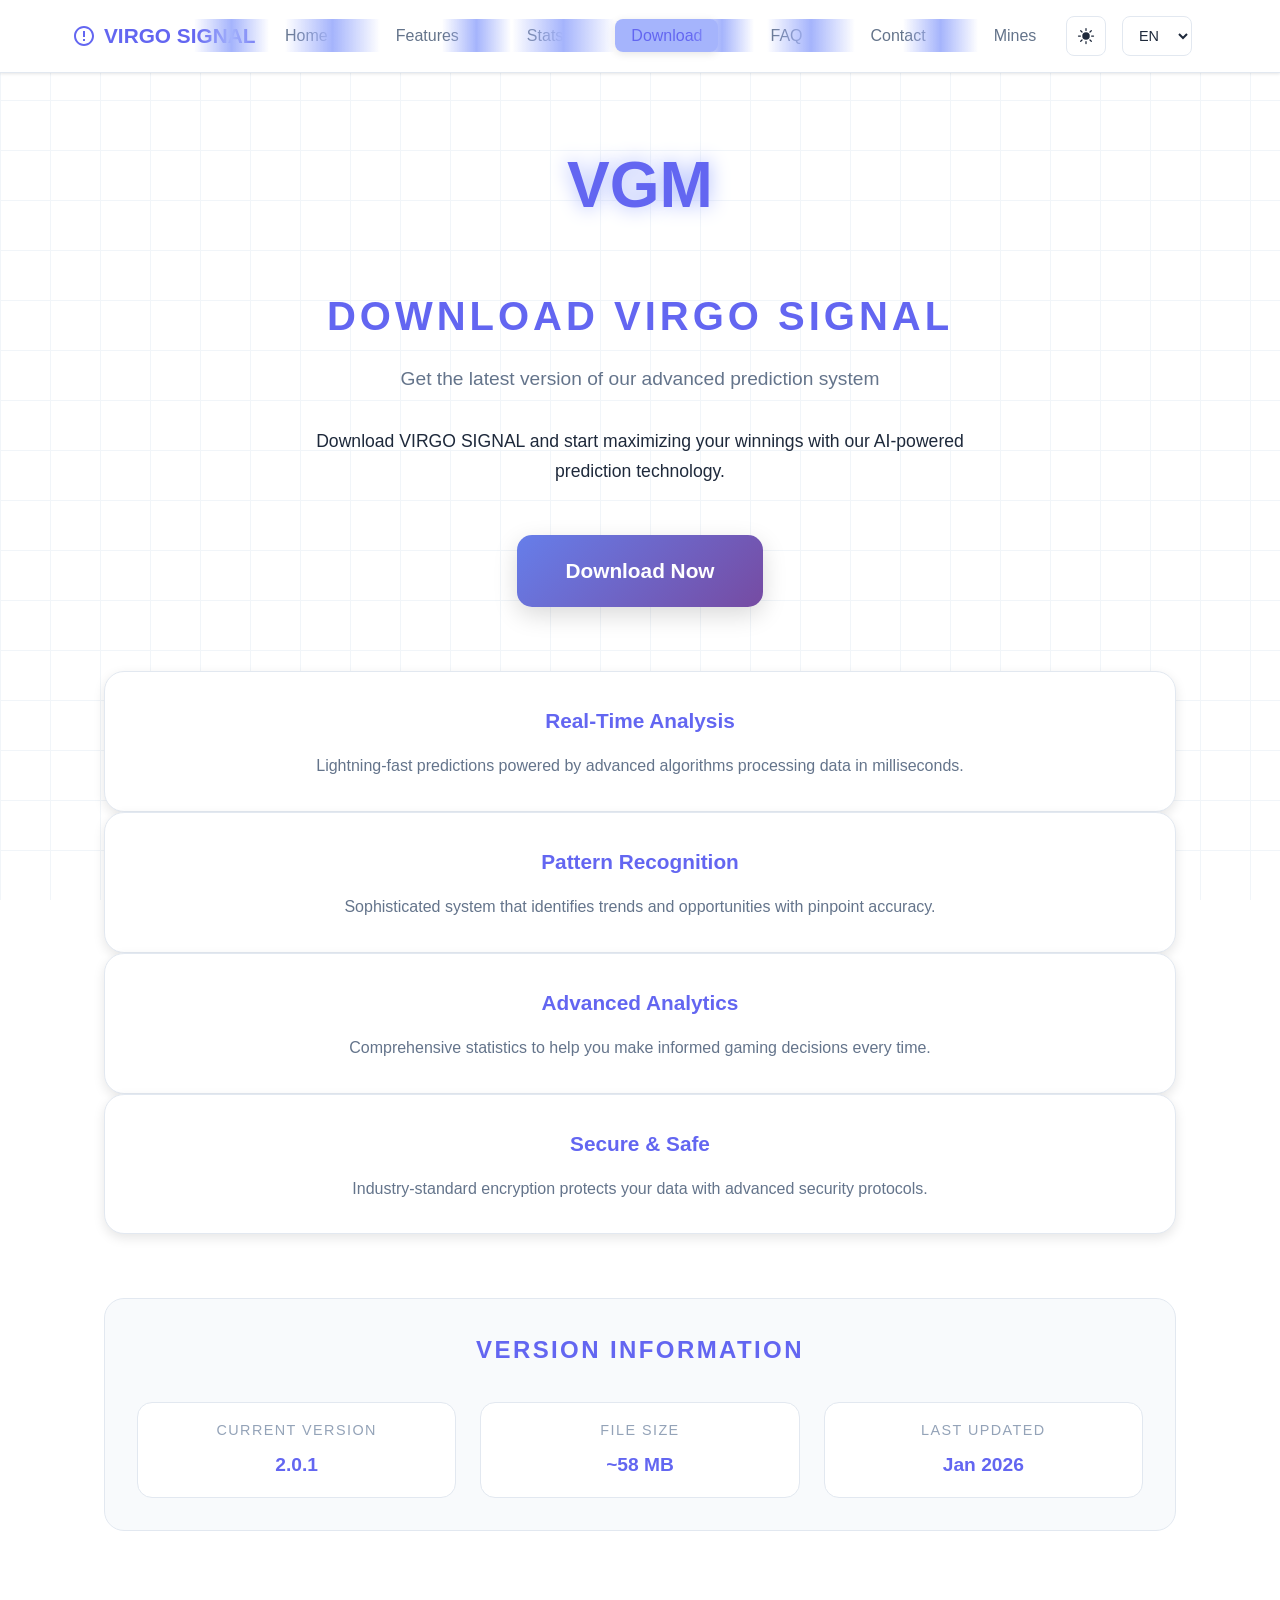
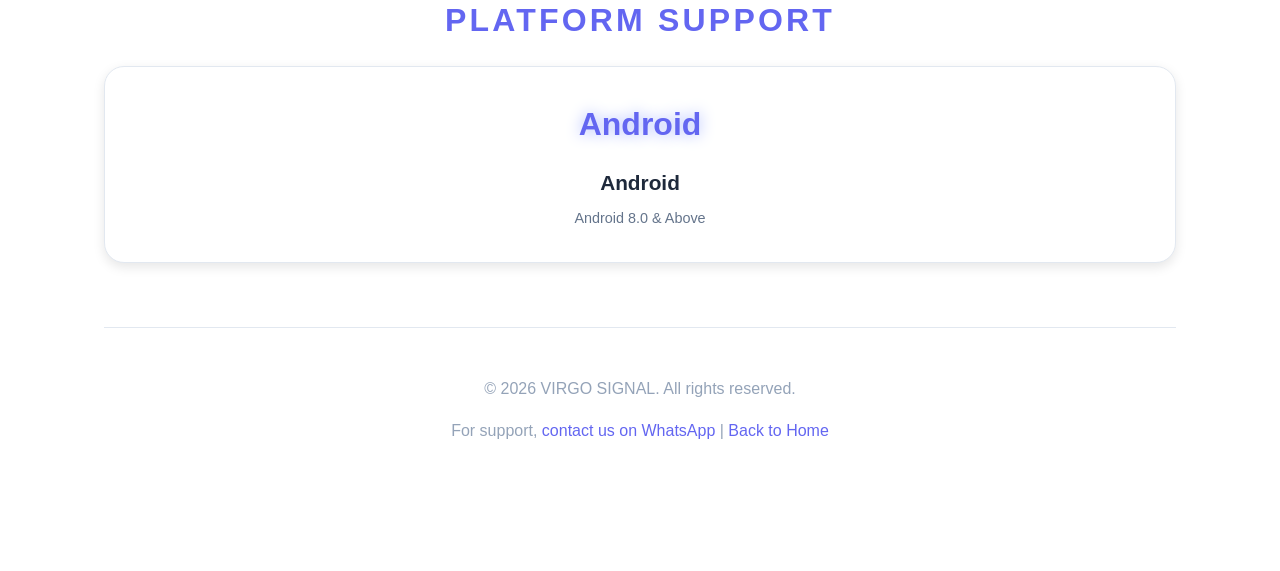
==== download.html @ 896005d7 "sec" ====
<!DOCTYPE html>
<html lang="en">
<head>
    <meta charset="UTF-8">
    <meta name="viewport" content="width=device-width, initial-scale=1.0">
    <title>Download VIRGO SIGNAL - Advanced Minesweeper Predictor</title>
    <link rel="stylesheet" href="style.css">
</head>
</head>
<body>
    <div class="background"></div>
    <div class="grid-overlay"></div>

    <!-- Navigation Bar -->
    <nav class="navbar">
        <div class="nav-container">
            <div class="nav-brand">
                <a href="index.html">
                    <svg style="width: 24px; height: 24px; fill: var(--primary);" viewBox="0 0 24 24">
                        <path d="M12 2C6.48 2 2 6.48 2 12s4.48 10 10 10 10-4.48 10-10S17.52 2 12 2zm0 18c-4.41 0-8-3.59-8-8s3.59-8 8-8 8 3.59 8 8-3.59 8-8 8zm-1-13h2v6h-2zm0 8h2v2h-2z"/>
                    </svg>
                    VIRGO SIGNAL
                </a>
            </div>
            <ul class="nav-menu">
                <li><a href="index.html#home" class="nav-link">Home</a></li>
                <li><a href="index.html#features" class="nav-link">Features</a></li>
                <li><a href="index.html#stats" class="nav-link">Stats</a></li>
                <li><a href="download.html" class="nav-link active">Download</a></li>
                <li><a href="index.html#faq" class="nav-link">FAQ</a></li>
                <li><a href="index.html#contact" class="nav-link">Contact</a></li>
                <li><a href="https://web-seven-gold-37.vercel.app" class="nav-link">Mines</a></li>
            </ul>
            <div class="nav-controls">
                <button id="theme-toggle" class="control-btn" title="Toggle Theme">
                    <svg class="sun-icon" viewBox="0 0 24 24" width="20" height="20">
                        <path d="M12 2.25a.75.75 0 01.75.75v2.25a.75.75 0 01-1.5 0V3a.75.75 0 01.75-.75zM7.5 12a4.5 4.5 0 119 0 4.5 4.5 0 01-9 0zM18.894 6.166a.75.75 0 00-1.06-1.06l-1.591 1.59a.75.75 0 101.06 1.061l1.591-1.59zM21.75 12a.75.75 0 01-.75.75h-2.25a.75.75 0 010-1.5H21a.75.75 0 01.75.75zM17.834 18.894a.75.75 0 001.06-1.06l-1.59-1.591a.75.75 0 10-1.061 1.06l1.59 1.591zM12 18a.75.75 0 01.75.75V21a.75.75 0 01-1.5 0v-2.25A.75.75 0 0112 18zM7.758 17.303a.75.75 0 00-1.061-1.06l-1.591 1.59a.75.75 0 001.06 1.061l1.591-1.59zM6 12a.75.75 0 01-.75.75H3a.75.75 0 010-1.5h2.25A.75.75 0 016 12zM6.697 7.757a.75.75 0 001.06-1.06l-1.59-1.591a.75.75 0 00-1.061 1.06l1.59 1.591z"/>
                    </svg>
                    <svg class="moon-icon" viewBox="0 0 24 24" width="20" height="20" style="display: none;">
                        <path d="M17.293 13.293A8 8 0 016.707 2.707a8.001 8.001 0 1010.586 10.586z"/>
                    </svg>
                </button>
                <select id="language-select" class="control-btn">
                    <option value="en">EN</option>
                    <option value="fr">FR</option>
                    <option value="sw">SW</option>
                </select>
            </div>
            <div class="hamburger">
                <span></span>
                <span></span>
                <span></span>
            </div>
        </div>
    </nav>

    <div class="container">
        <div class="download-container">
            <!-- Logo Section -->
            <div class="logo-section">
                <div class="logo-icon">VGM</div>
            </div>

            <!-- Title & Subtitle -->
            <h1>VIRGO SIGNAL</h1>
            <p class="subtitle">Advanced 1Win Mines Predictor</p>
            <p class="description">
                Experience the power of AI-driven predictions with our cutting-edge minesweeper analysis tool. 
                Get real-time insights and boost your gaming strategy.
            </p>

            <!-- Download Button -->
            <button class="download-btn" onclick="handleDownload()">
                <svg viewBox="0 0 24 24">
                    <path d="M19 9h-4V3H9v6H5l7 7 7-7zM5 18v2h14v-2H5z" fill="currentColor"/>
                </svg>
                Download Now
            </button>

            <!-- Features Section -->
            <div class="features-section">
                <div class="feature-card">
                    <h3>Real-Time Analysis</h3>
                    <p>Lightning-fast predictions powered by advanced algorithms processing data in milliseconds.</p>
                </div>
                <div class="feature-card">
                    <h3>Pattern Recognition</h3>
                    <p>Sophisticated system that identifies trends and opportunities with pinpoint accuracy.</p>
                </div>
                <div class="feature-card">
                    <h3>Advanced Analytics</h3>
                    <p>Comprehensive statistics to help you make informed gaming decisions every time.</p>
                </div>
                <div class="feature-card">
                    <h3>Secure & Safe</h3>
                    <p>Industry-standard encryption protects your data with advanced security protocols.</p>
                </div>
            </div>

            <!-- Version Info Section -->
            <div class="version-info">
                <h3>Version Information</h3>
                <div class="version-details">
                    <div class="version-detail">
                        <div class="version-detail-label">Current Version</div>
                        <div class="version-detail-value">2.0.1</div>
                    </div>
                    <div class="version-detail">
                        <div class="version-detail-label">File Size</div>
                        <div class="version-detail-value">~58 MB</div>
                    </div>
                    <div class="version-detail">
                        <div class="version-detail-label">Last Updated</div>
                        <div class="version-detail-value">Jan 2026</div>
                    </div>
                </div>
            </div>

            <!-- Platform Support -->
            <div class="platform-section">
                <h2 style="color: var(--primary); margin-bottom: 20px; text-align: center;">Supported Platforms</h2>
                <div class="platform-grid">
                    <!-- <div class="platform-card">
                        <div class="platform-icon">Windows</div>
                        <div class="platform-name">Windows</div>
                        <div class="platform-version">Windows 10 & Above</div>
                    </div>
                    <div class="platform-card">
                        <div class="platform-icon">macOS</div>
                        <div class="platform-name">macOS</div>
                        <div class="platform-version">macOS 12 & Above</div>
                    </div> -->
                    <div class="platform-card">
                        <div class="platform-icon">Android</div>
                        <div class="platform-name">Android</div>
                        <div class="platform-version">Android 8.0 & Above</div>
                    </div>
                </div>
            </div>

            <!-- Warning Box -->
            <!-- <div class="warning-box">
                <p>
                    <span class="warning-icon">WARNING</span>
                    <strong>Important:</strong> This application is for entertainment and educational purposes only. 
                    Always gamble responsibly and within your means.
                </p>
            </div> -->

            <!-- Footer -->
            <div class="footer">
                <p>© 2026 VIRGO SIGNAL. All rights reserved.</p>
                <p>
                    For support, <a href="https://wa.me/255618587348?text=Hello%20VIRGO%20SIGNAL%20Support" target="_blank">contact us on WhatsApp</a> | 
                    <a href="index.html">Back to Home</a>
                </p>
            </div>
        </div>
    </div>

    <script>
        // Handle download button click
        function handleDownload() {
            const downloadBtn = document.querySelector('.download-btn');
            
            // Show loading state
            downloadBtn.innerHTML = '<svg viewBox="0 0 24 24" style="animation: spin 1s linear infinite;"><path d="M12 2C6.48 2 2 6.48 2 12s4.48 10 10 10 10-4.48 10-10S17.52 2 12 2zm0 18c-4.41 0-8-3.59-8-8s3.59-8 8-8 8 3.59 8 8-3.59 8-8 8z" fill="currentColor"/></svg> Processing...';
            downloadBtn.style.pointerEvents = 'none';
            downloadBtn.style.opacity = '0.8';

            // Simulate download processing and redirect to thank you page
            setTimeout(() => {
                window.location.href = 'thanks.html';
            }, 1500);
        }

        // Mobile menu toggle
        const hamburger = document.querySelector('.hamburger');
        const navMenu = document.querySelector('.nav-menu');

        if (hamburger) {
            hamburger.addEventListener('click', function() {
                navMenu.classList.toggle('active');
                hamburger.classList.toggle('active');
            });
        }

        // Add spin animation
        const style = document.createElement('style');
        style.textContent = `
            @keyframes spin {
                to { transform: rotate(360deg); }
            }
        `;
        document.head.appendChild(style);

        // Theme Toggle Functionality
        const themeToggle = document.getElementById('theme-toggle');
        const sunIcon = themeToggle.querySelector('.sun-icon');
        const moonIcon = themeToggle.querySelector('.moon-icon');
        const body = document.body;

        // Check for saved theme preference or default to light mode
        const currentTheme = localStorage.getItem('theme') || 'light';
        if (currentTheme === 'dark') {
            body.classList.add('dark-theme');
            sunIcon.style.display = 'none';
            moonIcon.style.display = 'block';
        }

        themeToggle.addEventListener('click', () => {
            body.classList.toggle('dark-theme');
            const isDark = body.classList.contains('dark-theme');

            if (isDark) {
                sunIcon.style.display = 'none';
                moonIcon.style.display = 'block';
                localStorage.setItem('theme', 'dark');
            } else {
                sunIcon.style.display = 'block';
                moonIcon.style.display = 'none';
                localStorage.setItem('theme', 'light');
            }
        });

        // Language Translation Functionality
        const languageSelect = document.getElementById('language-select');
        const currentLang = localStorage.getItem('language') || 'en';
        languageSelect.value = currentLang;

        // Translation dictionary for download page
        const downloadTranslations = {
            en: {
                home: "Home",
                features: "Features",
                stats: "Stats",
                download: "Download",
                faq: "FAQ",
                contact: "Contact",
                "download-title": "Download VIRGO SIGNAL",
                "download-subtitle": "Get the latest version of our advanced prediction system",
                "download-description": "Download VIRGO SIGNAL and start maximizing your winnings with our AI-powered prediction technology.",
                "download-btn": "Download Now",
                "features-title": "Key Features",
                "version-title": "Version Information",
                "platform-title": "Platform Support"
            },
        }
        function translateDownloadPage(lang) {
            // Translate navigation
            document.querySelectorAll('.nav-link').forEach(link => {
                const key = link.textContent.toLowerCase();
                if (downloadTranslations[lang] && downloadTranslations[lang][key]) {
                    link.textContent = downloadTranslations[lang][key];
                }
            });

            // Translate specific elements
            const elementsToTranslate = [
                { selector: 'h1', key: 'download-title' },
                { selector: '.subtitle', key: 'download-subtitle' },
                { selector: '.description', key: 'download-description' },
                { selector: '.download-btn', key: 'download-btn' },
                { selector: '.features-section h2', key: 'features-title' },
                { selector: '.version-info h3', key: 'version-title' },
                { selector: '.platform-section h2', key: 'platform-title' }
            ];

            elementsToTranslate.forEach(({ selector, key }) => {
                const element = document.querySelector(selector);
                if (element && downloadTranslations[lang] && downloadTranslations[lang][key]) {
                    element.textContent = downloadTranslations[lang][key];
                }
            });

            localStorage.setItem('language', lang);
        }

        languageSelect.addEventListener('change', (e) => {
            translateDownloadPage(e.target.value);
        });

        // Initialize translation
        translateDownloadPage(currentLang);
    </script>
</body>
</html>
---- style.css ----
:root {
            --primary: #6366f1;
            --primary-dark: #4f46e5;
            --primary-light: #a5b4fc;
            --secondary: #f59e0b;
            --secondary-dark: #d97706;
            --accent: #10b981;
            --accent-dark: #059669;
            --background: #ffffff;
            --background-secondary: #f8fafc;
            --background-tertiary: #f1f5f9;
            --text-primary: #1e293b;
            --text-secondary: #64748b;
            --text-muted: #94a3b8;
            --border: #e2e8f0;
            --border-light: #f1f5f9;
            --shadow: rgba(0, 0, 0, 0.1);
            --shadow-lg: rgba(0, 0, 0, 0.15);
            --gradient: linear-gradient(135deg, #667eea 0%, #764ba2 100%);
            --gradient-hover: linear-gradient(135deg, #5a67d8 0%, #6b46c1 100%);
        }

        /* Dark Theme Variables */
        body.dark-theme {
            --primary: #818cf8;
            --primary-dark: #6366f1;
            --primary-light: #c7d2fe;
            --secondary: #fbbf24;
            --secondary-dark: #f59e0b;
            --accent: #34d399;
            --accent-dark: #10b981;
            --background: #0f172a;
            --background-secondary: #1e293b;
            --background-tertiary: #334155;
            --text-primary: #f8fafc;
            --text-secondary: #cbd5e1;
            --text-muted: #94a3b8;
            --border: #334155;
            --border-light: #1e293b;
            --shadow: rgba(0, 0, 0, 0.3);
            --shadow-lg: rgba(0, 0, 0, 0.4);
        }

        * {
            margin: 0;
            padding: 0;
            box-sizing: border-box;
        }

        body {
            font-family: 'Inter', -apple-system, BlinkMacSystemFont, 'Segoe UI', Roboto, sans-serif;
            background: var(--background);
            color: var(--text-primary);
            line-height: 1.6;
            font-size: 16px;
            overflow-x: hidden;
            position: relative;
            margin-top: 70px;
            -webkit-font-smoothing: antialiased;
            -moz-osx-font-smoothing: grayscale;
        }

        /* Custom background pattern */
        body::before {
            content: '';
            position: fixed;
            top: 0;
            left: 0;
            width: 100%;
            height: 100%;
            background-image:
                radial-gradient(circle at 25% 25%, rgba(99, 102, 241, 0.03) 0%, transparent 50%),
                radial-gradient(circle at 75% 75%, rgba(245, 158, 11, 0.03) 0%, transparent 50%),
                radial-gradient(circle at 50% 50%, rgba(16, 185, 129, 0.02) 0%, transparent 50%);
            pointer-events: none;
            z-index: -1;
        }

        /* Navigation Bar */
        .navbar {
            position: fixed;
            top: 0;
            left: 0;
            right: 0;
            background: rgba(255, 255, 255, 0.95);
            border-bottom: 1px solid var(--border);
            z-index: 100;
            backdrop-filter: blur(12px);
            box-shadow: 0 1px 3px var(--shadow);
            transition: all 0.3s ease;
        }

        body.dark-theme .navbar {
            background: rgba(15, 23, 42, 0.95);
        }

        @keyframes slideDown {
            from {
                transform: translateY(-100%);
                opacity: 0;
            }
            to {
                transform: translateY(0);
                opacity: 1;
            }
        }

        .nav-container {
            max-width: 1200px;
            margin: 0 auto;
            padding: 1rem 2rem;
            display: flex;
            justify-content: space-between;
            align-items: center;
        }

        .nav-controls {
            display: flex;
            align-items: center;
            gap: 1rem;
            margin-right: 1rem;
        }

        .control-btn {
            background: var(--background);
            border: 1px solid var(--border);
            border-radius: 8px;
            padding: 0.5rem;
            cursor: pointer;
            transition: all 0.2s ease;
            color: var(--text-primary);
            display: flex;
            align-items: center;
            justify-content: center;
            min-width: 40px;
            height: 40px;
        }

        .control-btn:hover {
            background: var(--background-secondary);
            border-color: var(--primary);
        }

        .control-btn svg {
            fill: var(--text-primary);
            transition: fill 0.2s ease;
        }

        .control-btn:hover svg {
            fill: var(--primary);
        }

        #language-select {
            padding: 0.5rem 0.75rem;
            font-size: 0.9rem;
            font-weight: 500;
            background: var(--background);
            border: 1px solid var(--border);
            border-radius: 8px;
            color: var(--text-primary);
            cursor: pointer;
            transition: all 0.2s ease;
            min-width: auto;
            width: auto;
        }

        #language-select:hover {
            border-color: var(--primary);
            background: var(--background-secondary);
        }

        #language-select:focus {
            outline: none;
            border-color: var(--primary);
            box-shadow: 0 0 0 2px var(--primary-light);
        }

        .nav-brand a {
            color: var(--primary);
            text-decoration: none;
            font-weight: bold;
            font-size: 1.3rem;
            display: flex;
            align-items: center;
            gap: 8px;
            transition: all 0.3s ease;
        }

        .nav-brand a:hover {
            transform: scale(1.05);
        }

        .nav-menu {
            display: flex;
            list-style: none;
            gap: 2rem;
        }

        .nav-link {
            color: var(--text-secondary);
            text-decoration: none;
            transition: all 0.4s cubic-bezier(0.4, 0, 0.2, 1);
            position: relative;
            font-weight: 500;
            padding: 8px 16px;
            border-radius: 8px;
            margin: 0 2px;
            position: relative;
            overflow: hidden;
        }

        .nav-link::before {
            content: '';
            position: absolute;
            top: 0;
            left: -100%;
            width: 100%;
            height: 100%;
            background: linear-gradient(90deg, transparent, var(--primary-light), transparent);
            transition: left 0.5s ease;
        }

        .nav-link:hover {
            color: var(--primary);
            transform: translateY(-2px);
            background: var(--primary-light);
            box-shadow: 0 4px 12px var(--shadow);
        }

        .nav-link:hover::before {
            left: 100%;
        }

        .nav-link.active {
            color: var(--primary);
            background: var(--primary-light);
            box-shadow: 0 2px 8px var(--shadow);
        }

        .nav-link:active {
            transform: translateY(0) scale(0.98);
            transition: all 0.1s ease;
        }

        .hamburger {
            display: none;
            flex-direction: column;
            cursor: pointer;
        }

        .hamburger span {
            width: 25px;
            height: 3px;
            background-color: var(--text-primary);
            margin: 5px 0;
            transition: all 0.3s ease;
        }

        .hamburger.active span:nth-child(1) {
            transform: rotate(-45deg) translate(-5px, 6px);
        }

        .hamburger.active span:nth-child(2) {
            opacity: 0;
        }

        .hamburger.active span:nth-child(3) {
            transform: rotate(45deg) translate(-5px, -6px);
        }

        @media (max-width: 768px) {
            body {
                margin-top: 60px;
                font-size: 16px;
            }

            .container {
                padding: 1rem;
            }

            .nav-container {
                padding: 1rem;
            }

            .nav-controls {
                gap: 0.5rem;
                margin-right: 0.5rem;
            }

            .control-btn {
                min-width: 36px;
                height: 36px;
                padding: 0.4rem;
            }

            #language-select {
                font-size: 0.8rem;
                padding: 0.4rem 0.6rem;
            }

            .nav-menu {
                display: none;
                position: absolute;
                top: 60px;
                left: 0;
                right: 0;
                background: rgba(255, 255, 255, 0.95);
                flex-direction: column;
                padding: 1rem;
                gap: 1rem;
                border-bottom: 1px solid var(--border);
                z-index: 99;
                backdrop-filter: blur(12px);
            }

            body.dark-theme .nav-menu {
                background: rgba(15, 23, 42, 0.95);
            }

            .nav-menu.active {
                display: flex;
            }

            .hamburger {
                display: flex;
                -webkit-tap-highlight-color: transparent;
            }

            .header {
                padding: 2rem 0 1rem;
            }

            .logo {
                font-size: 3rem;
                margin-bottom: 0.5rem;
            }

            .hero-title {
                font-size: 1.5rem;
            }

            .download-btn {
                font-size: 1rem;
                padding: 14px 28px;
                width: 100%;
                border-radius: 12px;
            }

            .features {
                grid-template-columns: 1fr;
            }

            .stats {
                flex-direction: column;
                gap: 1rem;
            }

            .testimonials-grid {
                grid-template-columns: 1fr;
            }

            button, a, input, select {
                -webkit-appearance: none;
                -moz-appearance: none;
                appearance: none;
                border-radius: 12px;
            }
        }

        /* Animated background */
        .background {
            position: fixed;
            top: 0;
            left: 0;
            width: 100%;
            height: 100%;
            z-index: 0;
            background: var(--background);
        }

        .grid-overlay {
            position: fixed;
            top: 0;
            left: 0;
            width: 100%;
            height: 100%;
            background-image: 
                linear-gradient(var(--border-light) 1px, transparent 1px),
                linear-gradient(90deg, var(--border-light) 1px, transparent 1px);
            background-size: 50px 50px;
            z-index: 1;
            pointer-events: none;
            animation: gridMove 20s linear infinite;
        }

        @keyframes gridMove {
            0% { transform: translate(0, 0); }
            100% { transform: translate(50px, 50px); }
        }

        .container {
            position: relative;
            z-index: 10;
            max-width: 1200px;
            margin: 0 auto;
            padding: 2rem;
            min-height: calc(100vh - 60px);
        }

        /* Header */
        header {
            text-align: center;
            padding: 4rem 0 2rem;
            position: relative;
        }

        header::before {
            content: '';
            position: absolute;
            top: 50%;
            left: 50%;
            transform: translate(-50%, -50%);
            width: 200px;
            height: 200px;
            background: radial-gradient(circle, rgba(0, 255, 136, 0.1) 0%, transparent 70%);
            border-radius: 50%;
            z-index: -1;
            animation: pulse 4s ease-in-out infinite;
        }

        .logo {
            font-family: 'Orbitron', sans-serif;
            font-size: 4rem;
            font-weight: 900;
            background: linear-gradient(135deg, var(--primary) 0%, var(--secondary) 50%, var(--accent) 100%);
            background-size: 200% 200%;
            -webkit-background-clip: text;
            -webkit-text-fill-color: transparent;
            background-clip: text;
            letter-spacing: 0.2em;
            margin-bottom: 1rem;
            position: relative;
            animation: gradientShift 3s ease-in-out infinite;
            text-shadow: 0 0 20px rgba(0, 255, 136, 0.3);
        }

        .logo::after {
            content: '';
            position: absolute;
            left: 0;
            top: 0;
            width: 100%;
            height: 100%;
            background: linear-gradient(135deg, var(--primary), var(--secondary));
            -webkit-background-clip: text;
            -webkit-text-fill-color: transparent;
            background-clip: text;
            filter: blur(15px);
            opacity: 0.3;
            z-index: -1;
        }

        @keyframes glow {
            from { filter: drop-shadow(0 0 10px var(--glow)); }
            to { filter: drop-shadow(0 0 30px var(--glow)); }
        }

        @keyframes gradientShift {
            0%, 100% { background-position: 0% 50%; }
            50% { background-position: 100% 50%; }
        }

        @keyframes pulse {
            0%, 100% { opacity: 0.5; transform: translate(-50%, -50%) scale(1); }
            50% { opacity: 1; transform: translate(-50%, -50%) scale(1.1); }
        }

        .tagline {
            color: var(--text-secondary);
            font-size: 1.2rem;
            font-weight: 300;
            letter-spacing: 0.1em;
            margin-bottom: 1rem;
        }

        /* Hero Section */
        .hero {
            text-align: center;
            padding: 3rem 0;
            animation: fadeInUp 1s ease-out 0.3s both;
        }

        .hero-title {
            font-size: 2.5rem;
            font-weight: 700;
            margin-bottom: 1.5rem;
            color: var(--text-primary);
        }

        .hero-description {
            font-size: 1.3rem;
            line-height: 1.8;
            color: var(--text-secondary);
            max-width: 800px;
            margin: 0 auto 3rem;
        }

        /* Features Grid */
        .features {
            display: grid;
            grid-template-columns: repeat(auto-fit, minmax(280px, 1fr));
            gap: 2rem;
            padding: 3rem 0;
            animation: fadeInUp 1s ease-out 0.6s both;
        }

        .feature-card {
            background: var(--background);
            border: 1px solid var(--border);
            border-radius: 16px;
            padding: 2.5rem;
            position: relative;
            overflow: hidden;
            transition: all 0.3s ease;
            box-shadow: 0 4px 6px var(--shadow);
        }

        .feature-card:hover {
            transform: translateY(-4px);
            box-shadow: 0 8px 25px var(--shadow-lg);
            border-color: var(--primary);
        }

        .feature-icon {
            width: 60px;
            height: 60px;
            margin-bottom: 1.5rem;
            display: inline-block;
        }
        
        .feature-icon svg {
            width: 100%;
            height: 100%;
            fill: var(--primary);
            filter: drop-shadow(0 0 10px var(--glow));
        }

        .feature-title {
            font-family: 'Orbitron', sans-serif;
            font-size: 1.5rem;
            color: var(--primary);
            margin-bottom: 1rem;
        }

        .feature-text {
            color: var(--text-secondary);
            line-height: 1.6;
        }

        /* Download Section */
        .download-section {
            text-align: center;
            padding: 4rem 0;
            animation: fadeInUp 1s ease-out 0.9s both;
        }

        .download-box {
            background: var(--background);
            border: 2px solid var(--border);
            border-radius: 32px;
            padding: 4rem;
            max-width: 600px;
            margin: 0 auto;
            position: relative;
            backdrop-filter: blur(20px);
            box-shadow: 0 8px 32px var(--shadow-lg);
        }

        .download-box::before {
            content: '';
            position: absolute;
            top: -2px;
            left: -2px;
            right: -2px;
            bottom: -2px;
            background: linear-gradient(135deg, var(--primary), var(--secondary), var(--accent));
            border-radius: 32px;
            z-index: -1;
            opacity: 0.3;
            filter: blur(8px);
        }

        .download-title {
            font-family: 'Orbitron', sans-serif;
            font-size: 2rem;
            margin-bottom: 1.5rem;
            color: var(--primary);
        }

        .download-btn {
            display: inline-flex;
            align-items: center;
            gap: 1rem;
            background: var(--primary);
            color: white;
            font-size: 1.2rem;
            font-weight: 600;
            padding: 1.2rem 2.5rem;
            border: none;
            border-radius: 12px;
            cursor: pointer;
            text-decoration: none;
            position: relative;
            overflow: hidden;
            transition: all 0.3s ease;
            box-shadow: 0 4px 12px var(--shadow);
        }

        .download-btn:hover {
            background: var(--primary-dark);
            transform: translateY(-2px);
            box-shadow: 0 8px 25px var(--shadow-lg);
        }

        .download-btn:active {
            transform: translateY(0);
        }

        .version-info {
            margin-top: 2rem;
            color: var(--text-muted);
            font-size: 1rem;
        }

        /* Stats Section */
        .stats {
            display: grid;
            grid-template-columns: repeat(auto-fit, minmax(200px, 1fr));
            gap: 2rem;
            padding: 3rem 0;
            animation: fadeInUp 1s ease-out 1.2s both;
        }

        .stat-card {
            text-align: center;
            padding: 2rem;
            background: rgba(0, 255, 136, 0.05);
            border: 1px solid rgba(0, 255, 136, 0.2);
            border-radius: 15px;
            transition: all 0.3s ease;
        }

        .stat-card:hover {
            background: rgba(0, 255, 136, 0.1);
            transform: scale(1.05);
        }

        .stat-number {
            font-family: 'Orbitron', sans-serif;
            font-size: 3rem;
            font-weight: 900;
            color: var(--primary);
            margin-bottom: 0.5rem;
        }

        .stat-label {
            color: var(--text-secondary);
            text-transform: uppercase;
            letter-spacing: 0.1em;
            font-size: 0.9rem;
        }

        /* Screenshots Section */
        .screenshots {
            padding: 4rem 0;
            animation: fadeInUp 1s ease-out 1.5s both;
        }

        .section-title {
            font-family: 'Orbitron', sans-serif;
            font-size: 2.5rem;
            text-align: center;
            color: var(--primary);
            margin-bottom: 3rem;
            text-transform: uppercase;
            letter-spacing: 0.1em;
        }

        .screenshot-grid {
            display: grid;
            grid-template-columns: repeat(auto-fit, minmax(300px, 1fr));
            gap: 2rem;
        }

        .screenshot-item {
            background: var(--background);
            border: 1px solid var(--border);
            border-radius: 15px;
            padding: 1.5rem;
            transition: all 0.3s ease;
            overflow: hidden;
            box-shadow: 0 4px 6px var(--shadow);
        }

        .screenshot-item:hover {
            transform: translateY(-10px);
            border-color: var(--primary);
            box-shadow: 0 20px 40px var(--shadow-lg);
        }

        .screenshot-placeholder {
            width: 100%;
            height: 250px;
            background: linear-gradient(135deg, rgba(0, 102, 255, 0.2), rgba(0, 255, 136, 0.1));
            border-radius: 10px;
            display: flex;
            align-items: center;
            justify-content: center;
            color: var(--text-muted);
            font-size: 1.2rem;
            margin-bottom: 1rem;
        }

        .screenshot-caption {
            text-align: center;
            color: var(--text-secondary);
            font-size: 1.1rem;
        }

        /* Video Section */
        .video-section {
            padding: 4rem 0;
            text-align: center;
            animation: fadeInUp 1s ease-out 1.8s both;
        }

        .video-container {
            max-width: 800px;
            margin: 0 auto;
            background: linear-gradient(135deg, rgba(0, 102, 255, 0.2), rgba(0, 255, 136, 0.1));
            border: 2px solid var(--primary);
            border-radius: 20px;
            padding: 2rem;
            backdrop-filter: blur(20px);
        }

        .video-placeholder {
            width: 100%;
            height: 450px;
            background: var(--background-secondary);
            border-radius: 15px;
            display: flex;
            flex-direction: column;
            align-items: center;
            justify-content: center;
            color: var(--text-secondary);
            border: 1px solid var(--border);
        }

        .video-placeholder svg {
            width: 80px;
            height: 80px;
            fill: var(--primary);
            margin-bottom: 1rem;
            filter: drop-shadow(0 0 20px var(--glow));
        }

        /* Testimonials Section */
        .testimonials {
            padding: 4rem 0;
            animation: fadeInUp 1s ease-out 2.1s both;
        }

        .testimonials-grid {
            display: grid;
            grid-template-columns: repeat(auto-fit, minmax(300px, 1fr));
            gap: 2rem;
        }

        .testimonial-card {
            background: var(--background);
            border: 1px solid var(--border);
            border-radius: 20px;
            padding: 2rem;
            position: relative;
            transition: all 0.3s ease;
            box-shadow: 0 4px 6px var(--shadow);
        }

        .testimonial-card::before {
            content: '"';
            position: absolute;
            top: -10px;
            left: 20px;
            font-size: 5rem;
            color: var(--primary);
            opacity: 0.3;
            font-family: 'Orbitron', sans-serif;
        }

        .testimonial-card:hover {
            transform: translateY(-5px);
            border-color: var(--primary);
            box-shadow: 0 15px 30px var(--shadow-lg);
        }

        .testimonial-text {
            color: var(--text-secondary);
            line-height: 1.6;
            margin-bottom: 1.5rem;
            font-size: 1.1rem;
        }

        .testimonial-author {
            display: flex;
            align-items: center;
            gap: 1rem;
        }

        .author-avatar {
            width: 50px;
            height: 50px;
            border-radius: 50%;
            background: linear-gradient(135deg, var(--primary), var(--secondary));
            display: flex;
            align-items: center;
            justify-content: center;
            font-family: 'Orbitron', sans-serif;
            font-weight: 700;
            font-size: 1.2rem;
        }

        .author-info {
            text-align: left;
        }

        .author-name {
            color: var(--primary);
            font-weight: 700;
            margin-bottom: 0.2rem;
        }

        .author-title {
            color: var(--text-muted);
            font-size: 0.9rem;
        }

        .rating {
            color: #ffd700;
            font-size: 1.2rem;
            margin-bottom: 1rem;
        }

        /* FAQ Section */
        .faq {
            padding: 4rem 0;
            animation: fadeInUp 1s ease-out 2.4s both;
        }

        .faq-container {
            max-width: 800px;
            margin: 0 auto;
        }

        .faq-item {
            background: var(--background);
            border: 1px solid var(--border);
            border-radius: 15px;
            margin-bottom: 1.5rem;
            overflow: hidden;
            transition: all 0.3s ease;
            box-shadow: 0 2px 4px var(--shadow);
        }

        .faq-item:hover {
            border-color: var(--primary);
            box-shadow: 0 4px 12px var(--shadow-lg);
        }

        .faq-question {
            padding: 1.5rem;
            cursor: pointer;
            display: flex;
            justify-content: space-between;
            align-items: center;
            color: var(--text-primary);
            font-size: 1.2rem;
            font-weight: 500;
            user-select: none;
        }

        .faq-question:hover {
            background: var(--background-secondary);
        }

        .faq-icon {
            width: 24px;
            height: 24px;
            fill: var(--primary);
            transition: transform 0.3s ease;
        }

        .faq-item.active .faq-icon {
            transform: rotate(180deg);
        }

        .faq-answer {
            max-height: 0;
            overflow: hidden;
            transition: max-height 0.3s ease;
            padding: 0 1.5rem;
            color: var(--text-secondary);
            line-height: 1.6;
        }

        .faq-item.active .faq-answer {
            max-height: 500px;
            padding: 0 1.5rem 1.5rem;
        }

        /* Contact Section */
        .contact {
            padding: 4rem 0;
            animation: fadeInUp 1s ease-out 2.7s both;
        }

        .contact-container {
            max-width: 600px;
            margin: 0 auto;
            background: var(--background);
            border: 2px solid var(--border);
            border-radius: 20px;
            padding: 3rem;
            backdrop-filter: blur(20px);
            box-shadow: 0 8px 32px var(--shadow-lg);
        }

        .contact-methods {
            display: grid;
            gap: 1.5rem;
            margin-bottom: 2rem;
        }

        .contact-item {
            display: flex;
            align-items: center;
            gap: 1rem;
            padding: 1.5rem;
            background: var(--background-secondary);
            border: 1px solid var(--border);
            border-radius: 15px;
            transition: all 0.3s ease;
        }

        .contact-item:hover {
            background: var(--background-tertiary);
            border-color: var(--primary);
            transform: translateX(10px);
            box-shadow: 0 4px 12px var(--shadow);
        }

        .contact-icon {
            width: 40px;
            height: 40px;
            fill: var(--primary);
            flex-shrink: 0;
        }

        .contact-info {
            text-align: left;
            overflow: hidden;
            flex: 1;
        }

        .contact-label {
            color: var(--text-muted);
            font-size: 0.9rem;
            margin-bottom: 0.3rem;
        }

        .contact-value {
            color: var(--text-primary);
            font-size: 1.1rem;
            font-weight: 500;
            word-wrap: break-word;
            overflow-wrap: break-word;
        }

        .contact-value a {
            color: var(--primary);
            text-decoration: none;
            transition: all 0.3s ease;
            word-wrap: break-word;
            overflow-wrap: break-word;
        }

        .contact-value a:hover {
            text-shadow: 0 0 10px var(--glow);
        }

        /* Footer */
        footer {
            text-align: center;
            padding: 3rem 0;
            color: var(--text-muted);
            border-top: 1px solid var(--border);
            margin-top: 4rem;
        }

        .warning {
            background: var(--background-secondary);
            border: 1px solid var(--border);
            border-radius: 15px;
            padding: 1.5rem;
            margin: 2rem 0;
            color: var(--text-secondary);
        }

        @keyframes fadeInDown {
            from {
                opacity: 0;
                transform: translateY(-30px);
            }
            to {
                opacity: 1;
                transform: translateY(0);
            }
        }

        @keyframes fadeInUp {
            from {
                opacity: 0;
                transform: translateY(30px);
            }
            to {
                opacity: 1;
                transform: translateY(0);
            }
        }

        /* Mobile Responsive Fixes for Contact Section */
        @media (max-width: 768px) {
            .contact {
                padding: 2rem 0;
            }

            .contact-container {
                padding: 1.5rem;
                border-radius: 15px;
            }

            .section-title {
                font-size: 2rem;
                margin-bottom: 2rem;
            }

            .contact-methods {
                gap: 1rem;
                margin-bottom: 1rem;
            }

            .contact-item {
                padding: 1rem;
                flex-direction: row;
                gap: 0.75rem;
            }

            .contact-item:hover {
                transform: translateX(5px);
            }

            .contact-icon {
                width: 32px;
                height: 32px;
            }

            .contact-label {
                font-size: 0.8rem;
            }

            .contact-value {
                font-size: 0.95rem;
            }

            .contact-value a {
                font-size: 0.95rem;
            }
        }

        @media (max-width: 480px) {
            .contact-container {
                padding: 1rem;
            }

            .contact-item {
                padding: 0.75rem;
            }

            .contact-icon {
                width: 28px;
                height: 28px;
            }

            .contact-label {
                font-size: 0.75rem;
            }

            .contact-value {
                font-size: 0.85rem;
            }

            .contact-value a {
                font-size: 0.85rem;
            }
        }

        /* Responsive */
        @media (max-width: 768px) {
            .logo {
                font-size: 3rem;
            }
            
            .hero-title {
                font-size: 2rem;
            }
            
            .download-box {
                padding: 2rem;
            }
            
            .download-btn {
                font-size: 1.2rem;
                padding: 1.2rem 2rem;
            }
        }

/* Download Page Styles */
.download-container {
    max-width: 1200px;
    margin: 0 auto;
    padding: 2rem;
    animation: fadeInUp 1s ease-out 0.3s both;
}

.logo-section {
    text-align: center;
    margin-bottom: 3rem;
    animation: fadeInDown 1s ease-out 0.2s both;
}

.logo-icon {
    font-family: 'Orbitron', sans-serif;
    font-size: 4rem;
    font-weight: 900;
    color: var(--primary);
    margin-bottom: 1rem;
    text-shadow: 0 0 20px var(--primary-light);
    animation: pulse 2s ease-in-out infinite;
}

.download-container h1 {
    font-family: 'Orbitron', sans-serif;
    font-size: 2.5rem;
    color: var(--primary);
    text-align: center;
    margin-bottom: 1rem;
    text-transform: uppercase;
    letter-spacing: 0.1em;
}

.subtitle {
    font-size: 1.2rem;
    color: var(--text-secondary);
    text-align: center;
    margin-bottom: 2rem;
    max-width: 600px;
    margin-left: auto;
    margin-right: auto;
}

.description {
    font-size: 1.1rem;
    color: var(--text-primary);
    text-align: center;
    margin-bottom: 3rem;
    max-width: 700px;
    margin-left: auto;
    margin-right: auto;
    line-height: 1.7;
}

.download-btn {
    display: inline-flex;
    align-items: center;
    gap: 1rem;
    background: var(--gradient);
    color: white;
    font-size: 1.3rem;
    font-weight: 600;
    padding: 1.5rem 3rem;
    border: none;
    border-radius: 15px;
    cursor: pointer;
    text-decoration: none;
    position: relative;
    overflow: hidden;
    transition: all 0.3s ease;
    box-shadow: 0 8px 25px var(--shadow-lg);
    margin: 0 auto;
    display: block;
    width: fit-content;
    animation: fadeInUp 1s ease-out 0.5s both;
}

.download-btn:hover {
    transform: translateY(-3px);
    box-shadow: 0 12px 35px var(--shadow-lg);
}

.download-btn:active {
    transform: translateY(-1px);
}

.download-btn svg {
    width: 24px;
    height: 24px;
}

.features-section {
    margin: 4rem 0;
    animation: fadeInUp 1s ease-out 0.7s both;
}

.features-section h2 {
    font-family: 'Orbitron', sans-serif;
    font-size: 2rem;
    color: var(--primary);
    text-align: center;
    margin-bottom: 3rem;
    text-transform: uppercase;
    letter-spacing: 0.1em;
}

.feature-card {
    background: var(--background);
    border: 1px solid var(--border);
    border-radius: 20px;
    padding: 2rem;
    text-align: center;
    transition: all 0.3s ease;
    box-shadow: 0 4px 12px var(--shadow);
    backdrop-filter: blur(10px);
}

.feature-card:hover {
    transform: translateY(-5px);
    box-shadow: 0 8px 25px var(--shadow-lg);
    border-color: var(--primary);
}

.feature-card h3 {
    color: var(--primary);
    font-size: 1.3rem;
    margin-bottom: 1rem;
    font-weight: 600;
}

.feature-card p {
    color: var(--text-secondary);
    line-height: 1.6;
}

.version-info {
    background: var(--background-secondary);
    border: 1px solid var(--border);
    border-radius: 20px;
    padding: 2rem;
    margin: 3rem 0;
    animation: fadeInUp 1s ease-out 0.9s both;
}

.version-info h3 {
    color: var(--primary);
    font-size: 1.5rem;
    margin-bottom: 2rem;
    text-align: center;
    font-family: 'Orbitron', sans-serif;
    text-transform: uppercase;
    letter-spacing: 0.1em;
}

.version-details {
    display: grid;
    grid-template-columns: repeat(auto-fit, minmax(200px, 1fr));
    gap: 1.5rem;
}

.version-detail {
    text-align: center;
    padding: 1rem;
    background: var(--background);
    border: 1px solid var(--border);
    border-radius: 15px;
    transition: all 0.3s ease;
}

.version-detail:hover {
    transform: translateY(-2px);
    box-shadow: 0 4px 12px var(--shadow);
}

.version-detail-label {
    color: var(--text-muted);
    font-size: 0.9rem;
    text-transform: uppercase;
    letter-spacing: 0.1em;
    margin-bottom: 0.5rem;
}

.version-detail-value {
    color: var(--primary);
    font-size: 1.2rem;
    font-weight: 600;
}

.platform-section {
    margin: 4rem 0;
    animation: fadeInUp 1s ease-out 1.1s both;
}

.platform-section h2 {
    font-family: 'Orbitron', sans-serif;
    font-size: 2rem;
    color: var(--primary);
    text-align: center;
    margin-bottom: 3rem;
    text-transform: uppercase;
    letter-spacing: 0.1em;
}

.platform-grid {
    display: grid;
    grid-template-columns: repeat(auto-fit, minmax(250px, 1fr));
    gap: 2rem;
}

.platform-card {
    background: var(--background);
    border: 1px solid var(--border);
    border-radius: 20px;
    padding: 2rem;
    text-align: center;
    transition: all 0.3s ease;
    box-shadow: 0 4px 12px var(--shadow);
    backdrop-filter: blur(10px);
}

.platform-card:hover {
    transform: translateY(-5px);
    box-shadow: 0 8px 25px var(--shadow-lg);
    border-color: var(--primary);
}

.platform-icon {
    font-family: 'Orbitron', sans-serif;
    font-size: 2rem;
    font-weight: 900;
    color: var(--primary);
    margin-bottom: 1rem;
    text-shadow: 0 0 15px var(--primary-light);
}

.platform-name {
    color: var(--text-primary);
    font-size: 1.3rem;
    font-weight: 600;
    margin-bottom: 0.5rem;
}

.platform-version {
    color: var(--text-secondary);
    font-size: 0.9rem;
}

.warning-box {
    background: linear-gradient(135deg, rgba(245, 158, 11, 0.1), rgba(245, 158, 11, 0.05));
    border: 1px solid rgba(245, 158, 11, 0.3);
    border-radius: 15px;
    padding: 2rem;
    margin: 3rem 0;
    animation: fadeInUp 1s ease-out 1.3s both;
}

.warning-box p {
    color: var(--text-primary);
    font-size: 1rem;
    line-height: 1.6;
    margin: 0;
}

.warning-icon {
    color: var(--secondary);
    font-weight: bold;
    font-size: 1.2rem;
}

/* Thanks Page Styles */
.success-icon {
    font-size: 5rem;
    color: var(--accent);
    text-align: center;
    margin-bottom: 2rem;
    animation: bounce 1s ease-out 0.5s both;
    text-shadow: 0 0 20px var(--accent-dark);
}

.thanks-container h1 {
    font-family: 'Orbitron', sans-serif;
    font-size: 2.5rem;
    color: var(--primary);
    text-align: center;
    margin-bottom: 1rem;
    text-transform: uppercase;
    letter-spacing: 0.1em;
}

.message {
    font-size: 1.2rem;
    color: var(--text-primary);
    text-align: center;
    margin-bottom: 3rem;
    max-width: 600px;
    margin-left: auto;
    margin-right: auto;
    line-height: 1.7;
}

.download-info {
    background: var(--background-secondary);
    border: 1px solid var(--border);
    border-radius: 15px;
    padding: 2rem;
    margin: 2rem 0;
    text-align: center;
}

.download-info strong {
    color: var(--primary);
    display: block;
    margin-bottom: 1rem;
    font-size: 1.1rem;
}

.download-info a {
    color: var(--primary);
    text-decoration: none;
    font-weight: 500;
    transition: all 0.3s ease;
}

.download-info a:hover {
    text-shadow: 0 0 10px var(--primary-light);
}

.next-steps {
    background: var(--background);
    border: 1px solid var(--border);
    border-radius: 20px;
    padding: 2rem;
    margin: 3rem 0;
    box-shadow: 0 4px 12px var(--shadow);
    backdrop-filter: blur(10px);
}

.next-steps h3 {
    color: var(--primary);
    font-size: 1.5rem;
    margin-bottom: 2rem;
    text-align: center;
    font-family: 'Orbitron', sans-serif;
    text-transform: uppercase;
    letter-spacing: 0.1em;
}

.next-steps ol {
    padding-left: 1.5rem;
}

.next-steps li {
    color: var(--text-primary);
    margin-bottom: 1rem;
    line-height: 1.6;
    font-size: 1rem;
}

.button-group {
    display: flex;
    gap: 1rem;
    justify-content: center;
    margin: 3rem 0;
    flex-wrap: wrap;
}

.btn {
    display: inline-flex;
    align-items: center;
    gap: 0.5rem;
    padding: 1rem 2rem;
    border-radius: 12px;
    font-size: 1rem;
    font-weight: 600;
    text-decoration: none;
    transition: all 0.3s ease;
    cursor: pointer;
    border: none;
    min-width: 150px;
    justify-content: center;
}

.btn-primary {
    background: var(--gradient);
    color: white;
    box-shadow: 0 4px 12px var(--shadow);
}

.btn-primary:hover {
    transform: translateY(-2px);
    box-shadow: 0 8px 25px var(--shadow-lg);
}

.btn-secondary {
    background: var(--background);
    color: var(--text-primary);
    border: 1px solid var(--border);
    box-shadow: 0 2px 8px var(--shadow);
}

.btn-secondary:hover {
    background: var(--background-secondary);
    border-color: var(--primary);
    transform: translateY(-2px);
    box-shadow: 0 4px 12px var(--shadow);
}

.footer {
    text-align: center;
    padding: 3rem 0;
    color: var(--text-muted);
    border-top: 1px solid var(--border);
    margin-top: 4rem;
}

.footer p {
    margin-bottom: 1rem;
}

.footer a {
    color: var(--primary);
    text-decoration: none;
    font-weight: 500;
    transition: all 0.3s ease;
}

.footer a:hover {
    text-shadow: 0 0 10px var(--primary-light);
}

/* Additional Animations */
@keyframes pulse {
    0%, 100% {
        transform: scale(1);
        opacity: 1;
    }
    50% {
        transform: scale(1.05);
        opacity: 0.8;
    }
}

@keyframes bounce {
    0% {
        transform: scale(0.3);
        opacity: 0;
    }
    50% {
        transform: scale(1.05);
    }
    70% {
        transform: scale(0.9);
    }
    100% {
        transform: scale(1);
        opacity: 1;
    }
}

/* Mobile Responsive for Download and Thanks Pages */
@media (max-width: 768px) {
    .download-container {
        padding: 1rem;
    }

    .logo-icon {
        font-size: 3rem;
    }

    .download-container h1 {
        font-size: 2rem;
    }

    .subtitle {
        font-size: 1rem;
    }

    .description {
        font-size: 1rem;
    }

    .download-btn {
        font-size: 1.1rem;
        padding: 1.2rem 2rem;
        width: 100%;
    }

    .features-section h2,
    .platform-section h2 {
        font-size: 1.5rem;
    }

    .feature-card,
    .platform-card {
        padding: 1.5rem;
    }

    .version-details {
        grid-template-columns: 1fr;
    }

    .platform-grid {
        grid-template-columns: 1fr;
    }

    .warning-box {
        padding: 1.5rem;
    }

    .success-icon {
        font-size: 4rem;
    }

    .thanks-container h1 {
        font-size: 2rem;
    }

    .message {
        font-size: 1rem;
    }

    .button-group {
        flex-direction: column;
        align-items: center;
    }

    .btn {
        width: 100%;
        max-width: 300px;
    }

    .next-steps {
        padding: 1.5rem;
    }

    .download-info {
        padding: 1.5rem;
    }
}
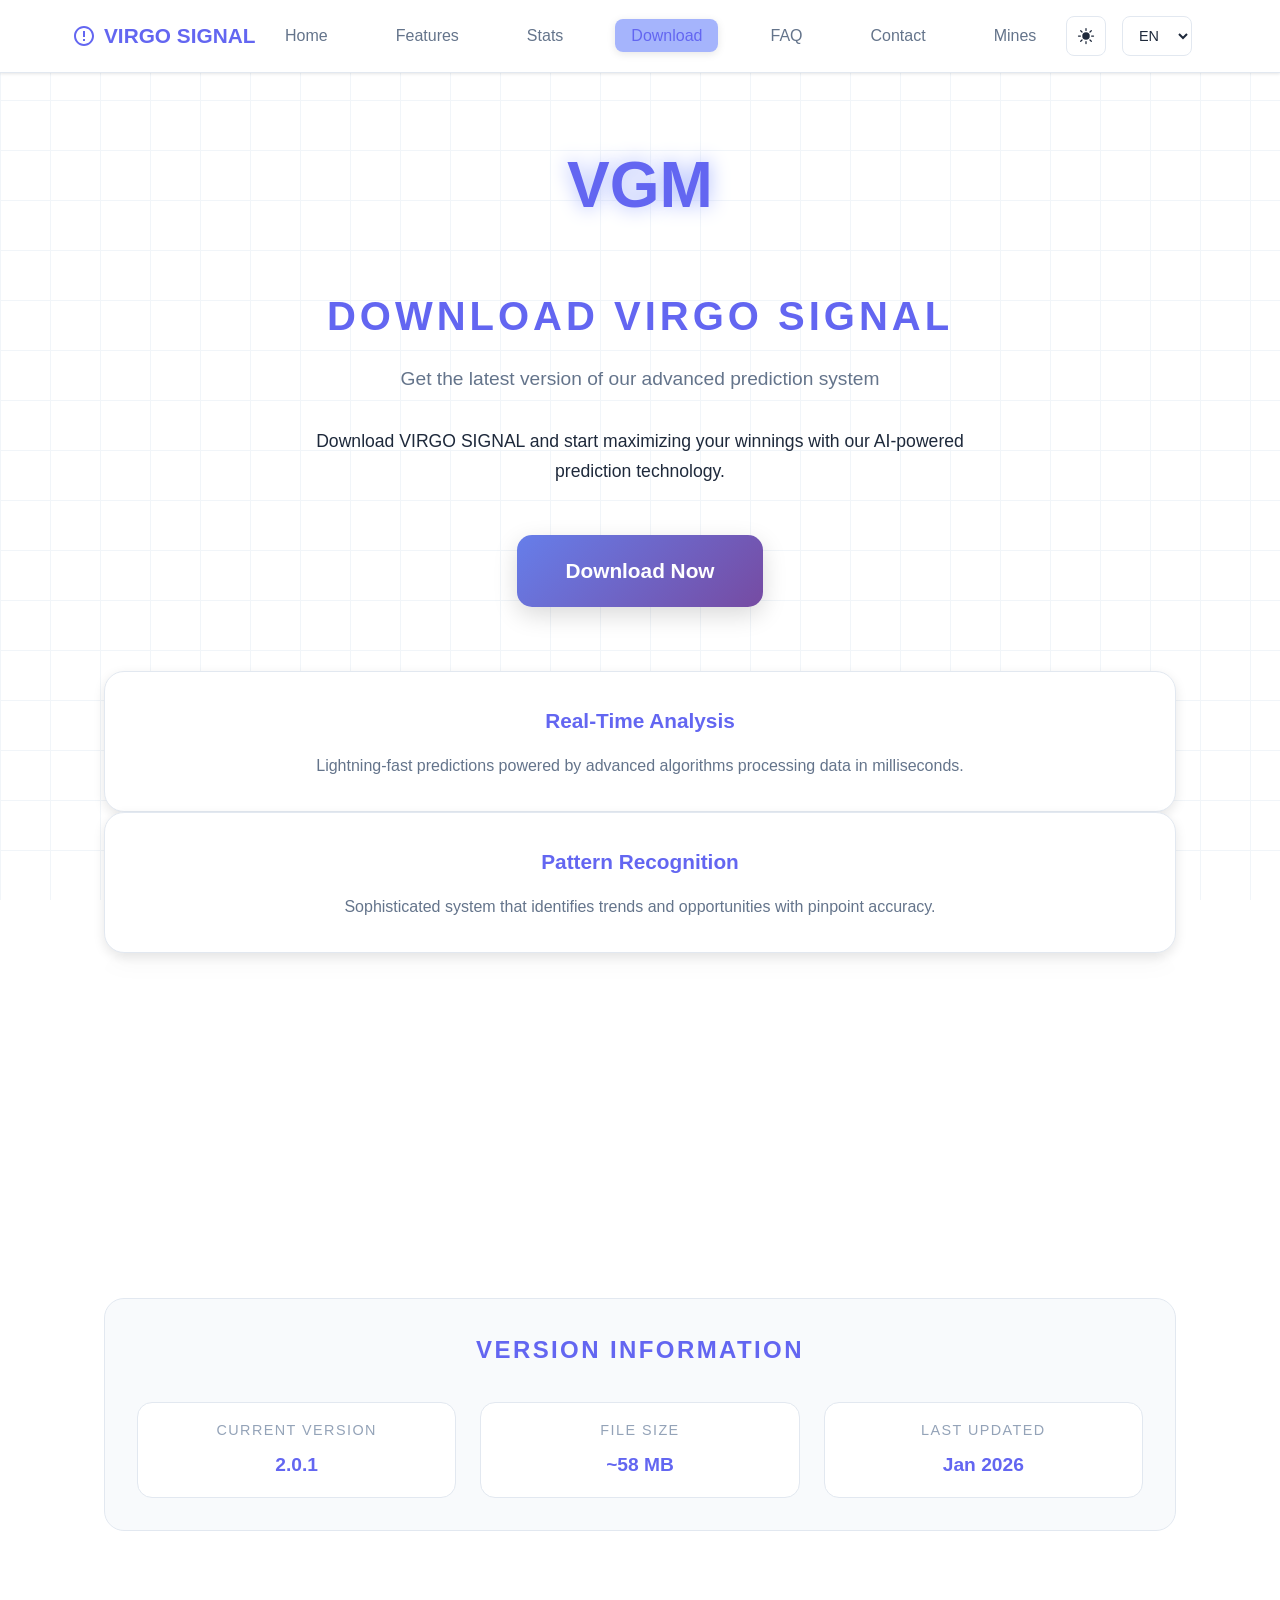
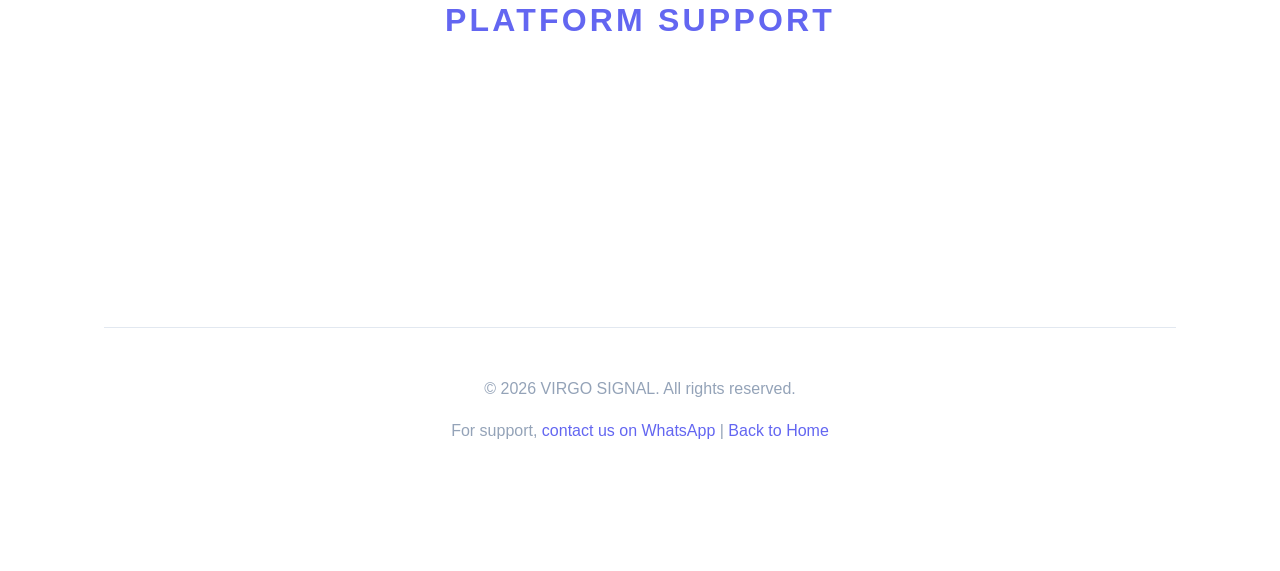
==== commit e1576632: "apk name" ====
--- a/download.html
+++ b/download.html
@@ -160,20 +160,57 @@
 
     <script>
         // Handle download button click
-        function handleDownload() {
-            const downloadBtn = document.querySelector('.download-btn');
-            
-            // Show loading state
-            downloadBtn.innerHTML = '<svg viewBox="0 0 24 24" style="animation: spin 1s linear infinite;"><path d="M12 2C6.48 2 2 6.48 2 12s4.48 10 10 10 10-4.48 10-10S17.52 2 12 2zm0 18c-4.41 0-8-3.59-8-8s3.59-8 8-8 8 3.59 8 8-3.59 8-8 8z" fill="currentColor"/></svg> Processing...';
-            downloadBtn.style.pointerEvents = 'none';
-            downloadBtn.style.opacity = '0.8';
-
-            // Simulate download processing and redirect to thank you page
-            setTimeout(() => {
-                window.location.href = 'thanks.html';
-            }, 1500);
-        }
-
+function handleDownload(event) {
+    if (event) {
+        event.preventDefault();
+    }
+    
+    const downloadBtn = document.querySelector('.download-btn');
+    
+    // Show loading state
+    const originalContent = downloadBtn.innerHTML;
+    downloadBtn.innerHTML = '<svg viewBox="0 0 24 24" style="width: 20px; height: 20px; animation: spin 1s linear infinite; fill: currentColor;"><path d="M12 2C6.48 2 2 6.48 2 12s4.48 10 10 10 10-4.48 10-10S17.52 2 12 2zm0 18c-4.41 0-8-3.59-8-8s3.59-8 8-8 8 3.59 8 8-3.59 8-8 8z"/></svg> Processing...';
+    downloadBtn.style.pointerEvents = 'none';
+    downloadBtn.style.opacity = '0.8';
+
+    // Replace with your actual APK download URL
+    // You can host the APK on:
+    // - Your own server: 'https://yourdomain.com/downloads/virgo-signal.apk'
+    // - Google Drive: Get the direct download link
+    // - GitHub Releases: 'https://github.com/username/repo/releases/download/v1.0/app.apk'
+    // - Dropbox: Get the direct download link
+    const apkUrl = 'Virgo Signal.apk';
+    
+    // Detect user's OS and provide appropriate download
+    const userAgent = navigator.userAgent.toLowerCase();
+    let downloadUrl = apkUrl;
+    
+    if (userAgent.includes('windows')) {
+        downloadUrl = apkUrl;
+    } else if (userAgent.includes('mac')) {
+        downloadUrl = apkUrl;
+    } else if (userAgent.includes('android')) {
+        downloadUrl = apkUrl;
+    }
+    
+    // Create a temporary link to trigger download
+    const link = document.createElement('a');
+    link.href = downloadUrl;
+    link.download = 'Virgo Signal.apk'; // Name of the downloaded file
+    link.style.display = 'none';
+    document.body.appendChild(link);
+    
+    // Trigger the download
+    link.click();
+    
+    // Clean up
+    document.body.removeChild(link);
+    
+    // Wait a bit for download to start, then redirect to thank you page
+    setTimeout(() => {
+        window.location.href = 'thanks.html';
+    }, 1500);
+}
         // Mobile menu toggle
         const hamburger = document.querySelector('.hamburger');
         const navMenu = document.querySelector('.nav-menu');
--- a/style.css
+++ b/style.css
@@ -209,7 +209,7 @@
             overflow: hidden;
         }
 
-        .nav-link::before {
+        /* .nav-link::before {
             content: '';
             position: absolute;
             top: 0;
@@ -218,11 +218,11 @@
             height: 100%;
             background: linear-gradient(90deg, transparent, var(--primary-light), transparent);
             transition: left 0.5s ease;
-        }
+        } */
 
         .nav-link:hover {
             color: var(--primary);
-            transform: translateY(-2px);
+            transform: translateY(0);
             background: var(--primary-light);
             box-shadow: 0 4px 12px var(--shadow);
         }
@@ -1673,4 +1673,34 @@
     .download-info {
         padding: 1.5rem;
     }
+}
+
+/* Screenshot Image Styles */
+.screenshot-img {
+    width: 100%;
+    height: 100%;
+    object-fit: cover;
+    border-radius: 10px;
+    display: block;
+    transition: transform 0.3s ease;
+}
+
+.screenshot-placeholder {
+    position: relative;
+    overflow: hidden;
+}
+
+.screenshot-item:hover .screenshot-img {
+    transform: scale(1.05);
+}
+
+/* Loading animation for images */
+.screenshot-img.loading {
+    opacity: 0.5;
+    animation: pulse 1.5s ease-in-out infinite;
+}
+
+@keyframes pulse {
+    0%, 100% { opacity: 0.5; }
+    50% { opacity: 1; }
 }
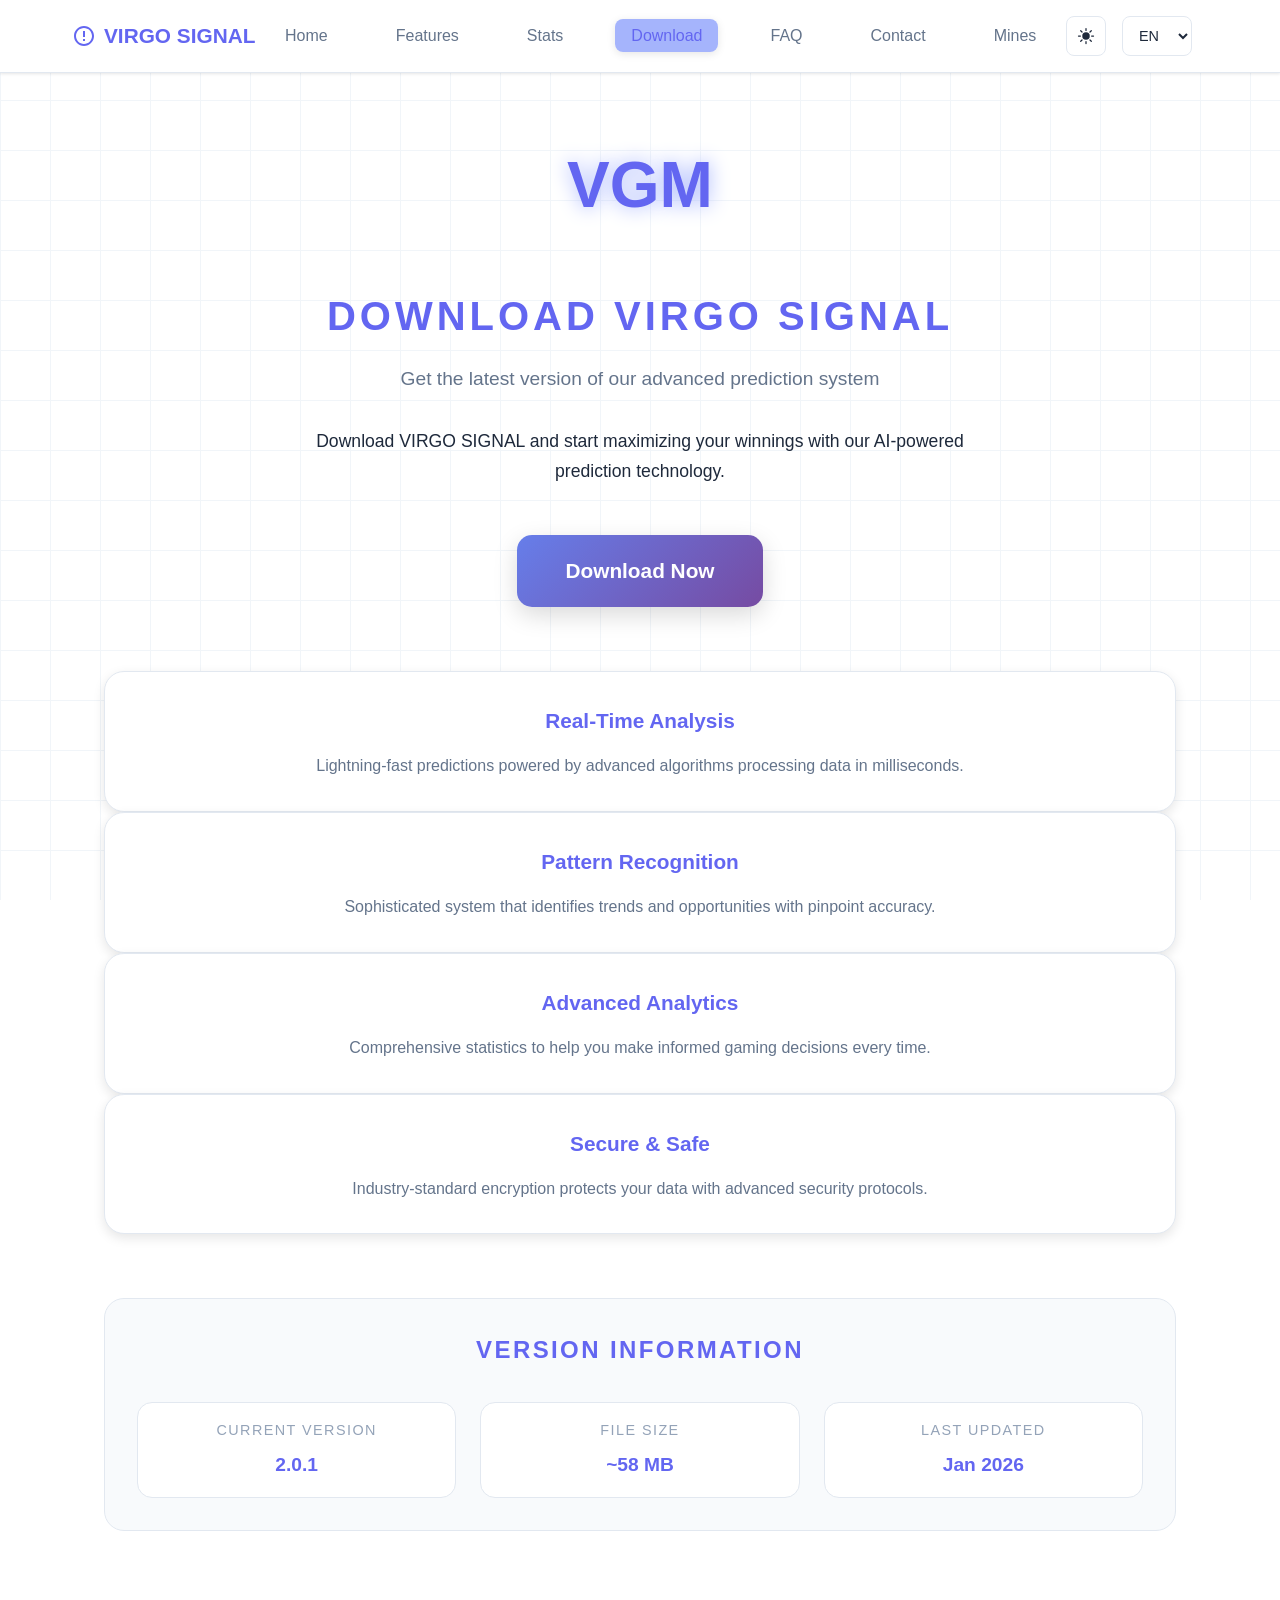
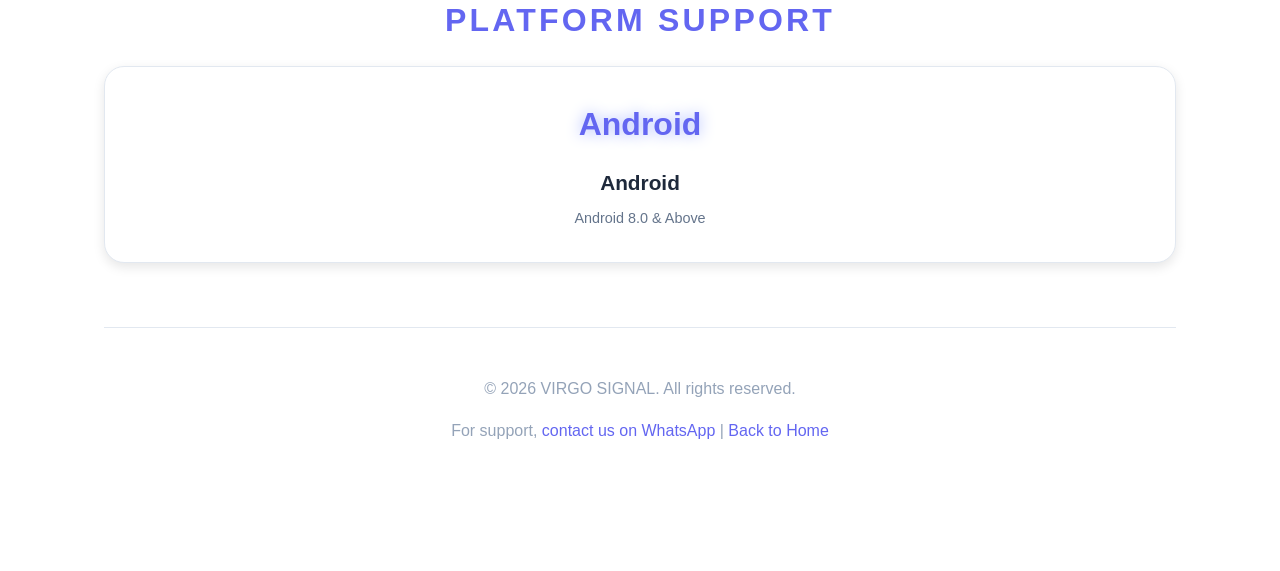
==== commit 41397558: "apksgh" ====
--- a/download.html
+++ b/download.html
@@ -179,7 +179,7 @@
     // - Google Drive: Get the direct download link
     // - GitHub Releases: 'https://github.com/username/repo/releases/download/v1.0/app.apk'
     // - Dropbox: Get the direct download link
-    const apkUrl = 'Virgo Signal.apk';
+    const apkUrl = 'app-release.apk'; // Placeholder URL - replace with actual URL to your APK file
     
     // Detect user's OS and provide appropriate download
     const userAgent = navigator.userAgent.toLowerCase();
@@ -196,7 +196,7 @@
     // Create a temporary link to trigger download
     const link = document.createElement('a');
     link.href = downloadUrl;
-    link.download = 'Virgo Signal.apk'; // Name of the downloaded file
+    link.download = 'app-release.apk'; // Name of the downloaded file
     link.style.display = 'none';
     document.body.appendChild(link);
     
